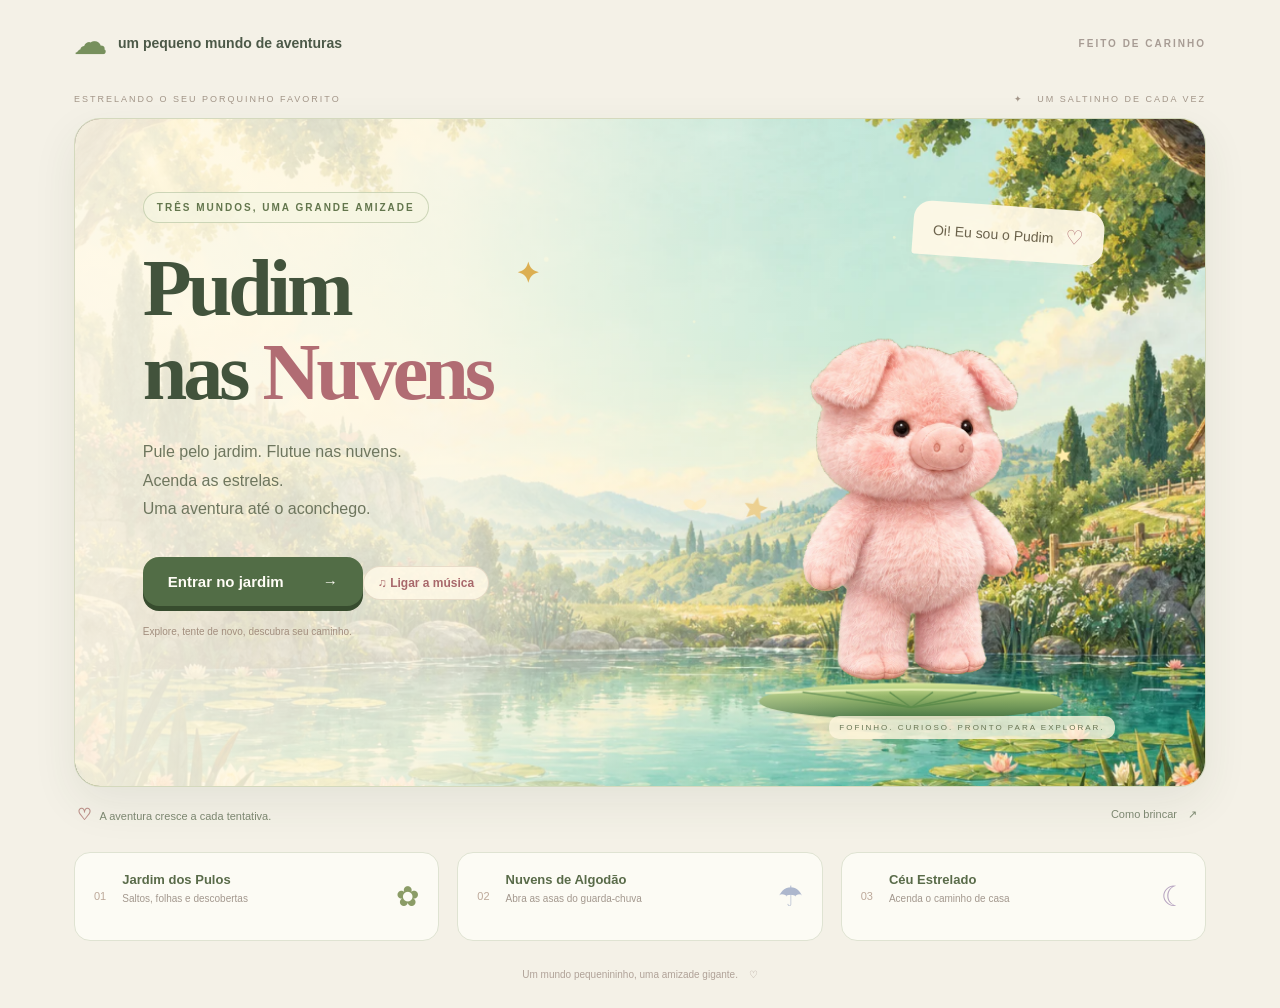
==== Pudim nas Nuvens.html @ 724de5ee "feat: botão de música na tela inicial e preferência de som lembrada" ====
<!doctype html>
<html lang="pt-BR">
<head><meta charset="utf-8"><meta name="viewport" content="width=device-width,initial-scale=1,viewport-fit=cover"><meta name="theme-color" content="#faf5ed"><title>Pudim nas Nuvens</title><link rel="icon" type="image/x-icon" href="[data-uri]"><style>
*{box-sizing:border-box} [hidden]{display:none!important} :root{font-family:ui-rounded,'Trebuchet MS',sans-serif;color:#5a514e;background:#faf7f1} body{margin:0}button{font:inherit;cursor:pointer;border:0;color:inherit}button:focus-visible{outline:3px solid #746db5;outline-offset:5px}.brand{max-width:1180px;margin:24px auto 32px;display:flex;align-items:center;gap:12px;font-size:14px;font-weight:700;padding:0 24px}.brand-icon{font-size:32px;color:#c59683}.edition{margin-left:auto;font-size:10px;letter-spacing:2px;color:#a79c94}main{max-width:1180px;margin:auto;padding:0 24px}.topline{display:flex;justify-content:space-between;font-size:9px;letter-spacing:2px;color:#a39689;margin-bottom:14px}.game{position:relative;overflow:hidden;border-radius:26px;border:1px solid #e9e2d6;box-shadow:0 14px 40px #887e6610;aspect-ratio:1100/650;background:#e8eee4}canvas{display:block;width:100%;height:100%}.screen{position:absolute;inset:0}.intro{position:absolute;left:6.5%;top:12%}.tag{font-size:10px;font-weight:800;letter-spacing:2px;color:#907568}.home .tag{display:inline-block;background:#fff9e8aa;border:1px solid #d9cbb89c;border-radius:30px;padding:9px 13px}h1{position:relative;font-size:clamp(42px,6.5vw,80px);font-weight:900;line-height:1.05;letter-spacing:-4px;margin:23px 0 19px;color:#635147}h1 em{font-style:normal;color:#b47477}.title-star{position:absolute;font-size:28px;color:#dcaf52;top:12px;right:-43px}.intro p{font-size:15px;line-height:1.8;color:#87786c;margin:0 0 28px}.primary{background:#a8686b;color:#fffdf6;border-radius:16px;padding:16px 25px;box-shadow:0 5px 0 #855356;font-size:15px;font-weight:700;transition:transform .15s,background .15s}.primary:hover{background:#965c60;transform:translateY(-2px)}.primary span{margin-left:35px}.home-hint{font-size:10px;margin-top:20px;color:#a28e7e}.hello{position:absolute;right:10%;top:16%;background:#fffef4;padding:15px 20px;border-radius:18px 18px 18px 3px;transform:rotate(4deg);font-size:14px;box-shadow:0 6px 20px #70553908}.hello span{color:#b4797b;font-size:20px;margin-left:8px}.hero-caption{position:absolute;right:12%;bottom:13%;font-size:9px;letter-spacing:2px;color:#a08e77}.under{display:flex;justify-content:space-between;align-items:center;margin:18px 3px 28px;font-size:11px;color:#94867d}.under b{color:#bc8e88;margin-right:6px;font-size:16px}.under button{background:none;font-size:11px}.under button span{margin-left:8px}.worlds{display:grid;grid-template-columns:repeat(3,1fr);gap:18px}.worlds>button{display:flex;align-items:center;gap:16px;padding:19px;border:1px solid #e9e2d9;border-radius:16px;background:#fffdf8}.world-num{font-size:11px;color:#bda99a}.worlds strong{display:block;font-size:13px;font-weight:600}.worlds small{display:block;margin-top:6px;font-size:10px;color:#a3988e}.world-stars{display:block;margin-top:6px;font-size:11px;letter-spacing:2px;color:#c9a35a;font-style:normal;min-height:1em}.world-art{margin-left:auto;font-size:28px;color:#a5b395}.worlds>button:nth-child(2) .world-art{color:#adb7cd}.worlds>button:nth-child(3) .world-art{color:#b6a3c0}footer{text-align:center;font-size:10px;color:#b0a298;margin:28px 0}footer span{margin-left:8px}#hud{position:absolute;top:20px;left:24px;right:24px;display:flex;justify-content:space-between;align-items:start}.level-label{background:#fffcf0ed;border-radius:15px;padding:13px 18px}.level-label small{display:block;font-size:9px;letter-spacing:2px;color:#a3907e}.level-label strong{display:block;font-size:16px;margin-top:5px}.hud-right{display:flex;align-items:center;gap:8px}.hud-right>span,.hud-right>button{background:#fffcf0ee;border-radius:13px;padding:12px;font-size:18px;min-width:42px}.hud-right #counter{color:#b58a3c;font-size:16px;font-weight:bold}.hud-right #bow-status{opacity:.55;color:#b87580}.hud-right #bow-status.found{opacity:1;background:#ffe0e5}#progress{position:absolute;top:72px;left:0;right:0;height:3px;background:#ffffff30}#progress i{display:block;height:100%;background:#bb9280;width:0}.modal{background:#51474745;display:grid;place-items:center;backdrop-filter:blur(6px)}.modal-card{max-height:calc(100% - 20px);overflow:auto;min-height:0;text-align:center;background:#fffaf0;border:1px solid #ffffff;border-radius:28px;padding:32px;max-width:450px;width:85%;box-shadow:0 20px 80px #302b3620}#modal-icon{font-size:42px;color:#d6ad5b}h2{font-size:30px;letter-spacing:-1px;margin:14px 0;color:#705b52}#modal-copy{font-size:14px;line-height:1.8;color:#968171;white-space:pre-line}.modal-card .primary{display:block;width:100%;margin-top:20px}.secondary{display:block;margin:20px auto 0;background:none;font-size:12px;text-decoration:underline;text-underline-offset:4px}.sound-home{display:inline-block;margin:14px 0 0;padding:9px 14px;border-radius:30px;background:#fff9e8d9;border:1px solid #d9cbb89c;color:#a8686b;font-weight:600;text-decoration:none}.sound-home.enabled{color:#4e6740}#toast{position:absolute;left:50%;bottom:25px;transform:translateX(-50%);border-radius:30px;background:#fffaf0ed;padding:12px 20px;font-size:13px;opacity:0;transition:opacity .2s;pointer-events:none;white-space:nowrap}#toast.show{opacity:1}#touch{display:flex;justify-content:space-between;margin:14px 0;touch-action:none;user-select:none}#touch>div{display:flex;gap:12px}#touch button{background:#eee5db;border:1px solid #dfd1c3;border-radius:17px;min-width:68px;height:60px;font-size:26px;touch-action:none;-webkit-user-select:none}#touch .jump{background:#a8686b;color:white;padding:0 26px;font-size:18px}#touch button:active{transform:translateY(2px)}
@media(max-width:700px){.brand{margin:15px auto 20px;font-size:11px;padding:0 14px}.edition{display:none}main{padding:0 12px}.topline{font-size:7px;letter-spacing:1px}.topline span:last-child{display:none}.game{border-radius:18px;aspect-ratio:4/5}.home .intro{left:8%;top:7%;z-index:1}h1{font-size:48px;letter-spacing:-2.5px;margin:14px 0}.home .tag{font-size:7px;padding:7px 10px}.intro p{font-size:12px;line-height:1.6;margin-bottom:18px}.primary{padding:13px 20px;font-size:13px}.home-hint{font-size:8px;margin-top:13px}.hello{top:auto;bottom:39%;right:7%;font-size:10px;padding:9px 12px}.hero-caption{display:none}.under{font-size:9px;gap:12px;margin-bottom:20px}.under button{font-size:10px;white-space:nowrap}.worlds{gap:7px}.worlds>button{padding:12px 8px;display:block;text-align:center}.world-num{display:none}.worlds strong{font-size:10px}.worlds small{font-size:8px;line-height:1.5}.world-art{display:block;margin-top:10px;font-size:23px}#hud{left:10px;right:10px;top:12px}.level-label{padding:9px 10px}.level-label strong{font-size:11px}.level-label small{font-size:7px}.hud-right{gap:4px}.hud-right>span,.hud-right>button{padding:8px;min-width:30px;font-size:14px}.hud-right #counter{font-size:12px}#bow-status{display:none}#progress{top:57px}.modal-card{padding:22px}h2{font-size:25px}#modal-copy{font-size:12px}#toast{font-size:10px;max-width:95%;white-space:normal;text-align:center;width:max-content}footer{font-size:9px}}
@media(max-height:550px) and (orientation:landscape){.brand,.topline,.worlds,.under,footer{display:none}main{max-width:850px}.game{height:calc(100dvh - 85px);aspect-ratio:auto}#touch{margin:6px 0}#touch button{height:60px}.intro{top:5%}h1{font-size:40px;margin:12px 0}.intro p{font-size:11px;margin-bottom:12px}.home-hint{display:none}}
/* Second edition: storybook garden and an unobstructed play area. */
:root{background:#f4f1e7;color:#4c5948}.brand-icon{color:#77905d}.game{border-color:#d4d9bd;box-shadow:0 16px 45px #35442c15}.home:before{content:"";position:absolute;inset:0;background:linear-gradient(90deg,#fff9e9e8 0%,#fff9e9c9 33%,#fff9e94a 57%,transparent 72%)}.intro{top:11%;left:6%}.home .tag{color:#63764d;background:#f5f5e2cc;border-color:#a7b99085}h1{color:#42533c;font-family:Georgia,'Times New Roman',serif;font-weight:700;letter-spacing:-4px;line-height:1.04;margin:24px 0}h1 em{color:#b16c73}.intro p{color:#6e765e;font-size:16px}.primary{background:#526d46;box-shadow:0 5px 0 #374c2e}.primary:hover{background:#425e37}.primary:disabled{cursor:wait;opacity:.65}.hello{background:#fff9e7ee;right:9%;top:13%;color:#6b624b}.hero-caption{bottom:7%;right:8%;background:#fff7dfc9;padding:7px 10px;border-radius:10px;color:#687553;font-size:8px}.level-label{background:#fff9e8ed;box-shadow:0 4px 15px #3046210f}.level-label small{color:#788465}.level-label strong{color:#4c6442}.hud-right>button{font-size:16px}.hud-right .enabled{background:#e3cfa7}.hud-right #bow-status{font-size:17px}.hud-right #fullscreen{font-size:20px}.modal-card{background:#fff9e9}.modal-card h2{color:#4e6740}.modal-card .tag{color:#8d986b}#progress{background:#f5efd1a6;height:5px;border-radius:8px}#progress i{background:#698452;border-radius:8px}#touch{margin:12px 0 0}#touch .jump{background:#526d46}#touch button{background:#e4e6d4;border-color:#cdd5b7;color:#4d633f;box-shadow:0 3px 0 #b4bfa2}#touch .jump{color:#fffbe8;box-shadow:0 3px 0 #344d2c}.touch-tip{align-self:center;text-align:center;font-size:8px;line-height:1.7;letter-spacing:1.5px;color:#89917a}.playing .worlds,.playing footer{display:none}.playing .under{margin-bottom:15px}.worlds>button{background:#fcfbf4;border-color:#dfe3d2}.worlds strong{color:#596b49}.world-art{color:#8b9c66}.under{color:#7e8972}.under button:disabled{opacity:.4}#toast{background:#fffbeaef;color:#5a6848;box-shadow:0 3px 18px #263e2418;bottom:17px}#play-area:fullscreen{background:#263b2e;display:flex;flex-direction:column;justify-content:center;padding:12px}#play-area:fullscreen .game{width:100%;flex:1;min-height:0;aspect-ratio:auto}#play-area:fullscreen #touch{flex-shrink:0}#play-area:fullscreen .touch-tip{color:#d4dabc}
@media(max-width:700px){.home:before{background:linear-gradient(180deg,#fff9e9ee 0%,#fff9e9bd 38%,#fff9e92a 65%,transparent 100%)}.intro{left:7%;top:7%}h1{font-size:48px;letter-spacing:-2.4px;margin:16px 0}.intro p{font-size:12px;line-height:1.6}.hello{bottom:37%;top:auto;right:5%;font-size:9px}.hud-right #bow-status{display:block;font-size:12px;padding:8px 4px;min-width:20px}.hud-right #fullscreen{display:none}.level-label strong{font-size:10px}.level-label small{font-size:6.5px;letter-spacing:1px}.hud-right #counter{padding:9px 7px;font-size:11px}.touch-tip{font-size:6px;letter-spacing:.7px}#touch button{min-width:58px;height:60px}#touch>div{gap:9px}#touch .jump{padding:0 18px}.worlds>button{padding:13px 6px}.worlds small{font-size:8px}}
@media(max-height:550px) and (orientation:landscape){#play-area{height:100dvh;padding:5px 0;display:flex;flex-direction:column}.game{flex:1;height:auto;min-height:0}#touch{flex-shrink:0;margin:7px 0 3px}#touch button{height:54px}.home .intro{top:6%;left:5%}.home .tag{font-size:7px;padding:5px 9px}h1{font-size:40px;margin:10px 0}.intro p{font-size:11px;line-height:1.4;margin-bottom:12px}.home .primary{padding:10px 20px}.hello{top:8%;bottom:auto;right:8%;font-size:10px}.hero-caption{display:none}.hud-right #fullscreen{display:inline-block}.level-label strong{font-size:12px}.level-label small{font-size:7px}#hud{top:10px}.level-label{padding:9px 12px}#progress{top:56px}}

@media(max-width:700px) and (orientation:portrait){.home .hello,.home-hint{display:none}}

.worlds>button{text-align:left;transition:transform .15s,box-shadow .15s}.worlds>button:hover{transform:translateY(-3px);box-shadow:0 7px 22px #536a4420}
#mechanic{position:absolute;top:88px;left:0;padding:8px 12px;border-radius:12px;background:#fff9e8e8;color:#78608d;font-size:11px;pointer-events:none}#mechanic:empty{display:none}
body[data-world="2"] .level-label strong{color:#786095}body[data-world="3"] .level-label strong{color:#595d91}
@media(max-width:700px){.worlds>button{text-align:center}#mechanic{top:65px;font-size:9px;max-width:95%}.home .tag{font-size:6px;letter-spacing:1px}}

</style></head>
<body>
<header class="brand"><span class="brand-icon">☁</span> um pequeno mundo de aventuras <span class="edition">FEITO DE CARINHO</span></header>
<main>
 <div class="topline"><span>ESTRELANDO O SEU PORQUINHO FAVORITO</span><span>✦ &nbsp; UM SALTINHO DE CADA VEZ</span></div>
 <div id="play-area"><section class="game" aria-label="Pudim nas Nuvens">
 <canvas id="world" width="1100" height="650" aria-label="Jogo de plataforma. Use as setas para andar e espaço para pular."></canvas>
 <div id="home" class="screen home">
   <div class="intro"><span class="tag">TRÊS MUNDOS, UMA GRANDE AMIZADE</span><h1>Pudim<br>nas <em>Nuvens</em><span class="title-star">✦</span></h1><p>Pule pelo jardim. Flutue nas nuvens.<br>Acenda as estrelas.<br>Uma aventura até o aconchego.</p><button id="start" class="primary">Entrar no jardim <span>→</span></button><button id="sound-home" class="secondary sound-home">♫ Ligar a música</button><div class="home-hint">Explore, tente de novo, descubra seu caminho.</div></div>
   <div class="hello">Oi! Eu sou o Pudim <span>♡</span></div><span class="hero-caption">FOFINHO. CURIOSO. PRONTO PARA EXPLORAR.</span>
 </div>
 <div id="hud" hidden><div class="level-label"><small id="level-number">MUNDO 01 / 03</small><strong id="level-name"></strong></div><div class="hud-right"><span id="counter" aria-label="Estrelas coletadas">★ 0 / 5</span><span id="bow-status" title="Lacinho escondido">♧</span><button id="sound" aria-label="Ativar som" title="Ativar som">♫</button><button id="fullscreen" aria-label="Tela cheia" title="Tela cheia">⛶</button><button id="pause" aria-label="Pausar" title="Pausar">Ⅱ</button></div><div id="mechanic"></div><div id="progress"><i></i></div></div>
 <div id="modal" class="screen modal" role="dialog" aria-modal="true" aria-labelledby="modal-title" hidden><div class="modal-card"><span id="modal-icon">☁</span><p class="tag" id="modal-tag"></p><h2 id="modal-title"></h2><p id="modal-copy"></p><button class="primary" id="continue"></button><button class="secondary" id="replay" hidden>Explorar esta fase outra vez</button><button class="secondary" id="home-button">Voltar ao início</button></div></div>
 <div id="toast" role="status"></div>
 </section>
 <div id="touch" hidden><div><button data-key="left" aria-label="Andar para a esquerda">←</button><button data-key="right" aria-label="Andar para a direita">→</button></div><span class="touch-tip" id="touch-tip">TOQUE: SALTO CURTO<br>SEGURE: SALTO ALTO</span><button data-key="jump" class="jump">Pular ↑</button></div>
 </div>
 <div class="under"><span><b>♡</b> A aventura cresce a cada tentativa.</span><button id="help">Como brincar <span>↗</span></button></div>
 <div class="worlds" id="worlds" aria-label="Escolha uma aventura">
 <button id="world-garden"><span class="world-num">01</span><span><strong>Jardim dos Pulos</strong><small>Saltos, folhas e descobertas</small><em class="world-stars" id="stars-0"></em></span><span class="world-art">✿</span></button>
 <button id="world-sky"><span class="world-num">02</span><span><strong>Nuvens de Algodão</strong><small>Abra as asas do guarda-chuva</small><em class="world-stars" id="stars-1"></em></span><span class="world-art">☂</span></button>
 <button id="world-night"><span class="world-num">03</span><span><strong>Céu Estrelado</strong><small>Acenda o caminho de casa</small><em class="world-stars" id="stars-2"></em></span><span class="world-art">☾</span></button>
 </div>
 <footer>Um mundo pequenininho, uma amizade gigante. <span>♡</span></footer>
</main>
<script>
window.PudimAssets={"garden": "[data-uri]", "sky": "[data-uri]", "night": "[data-uri]", "pig": "[data-uri]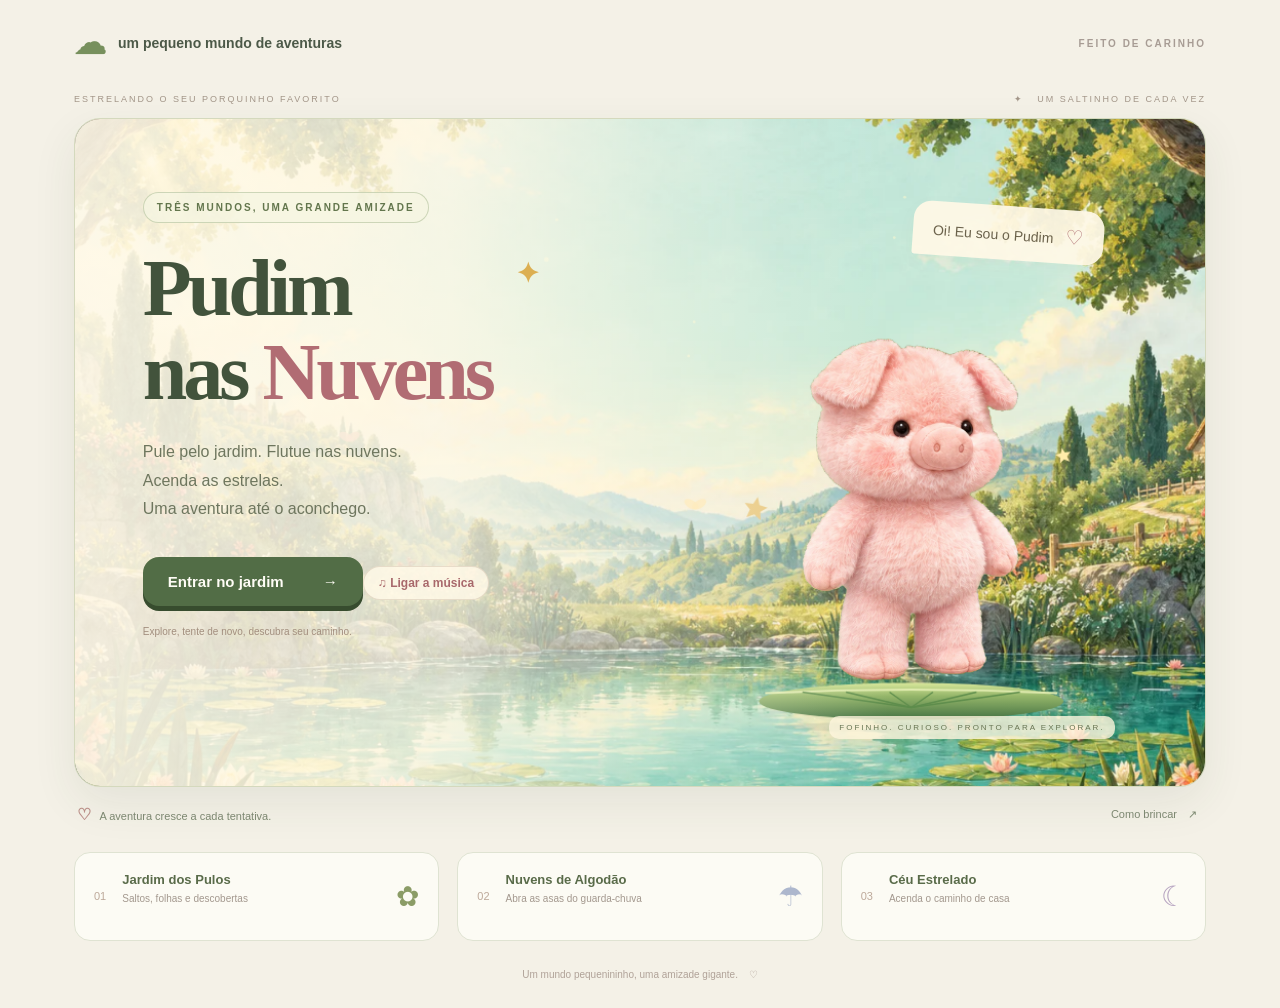
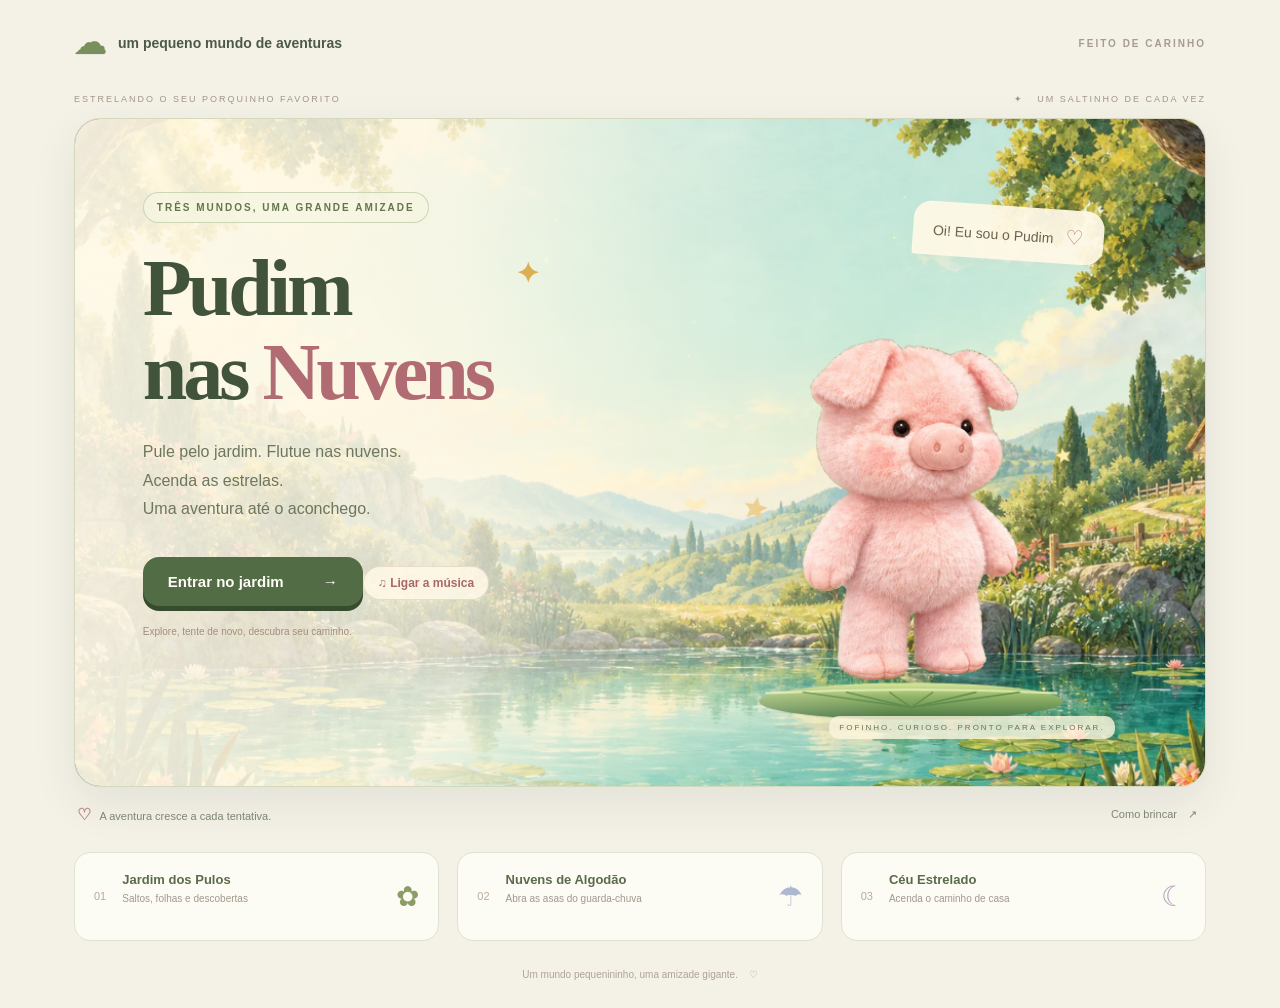
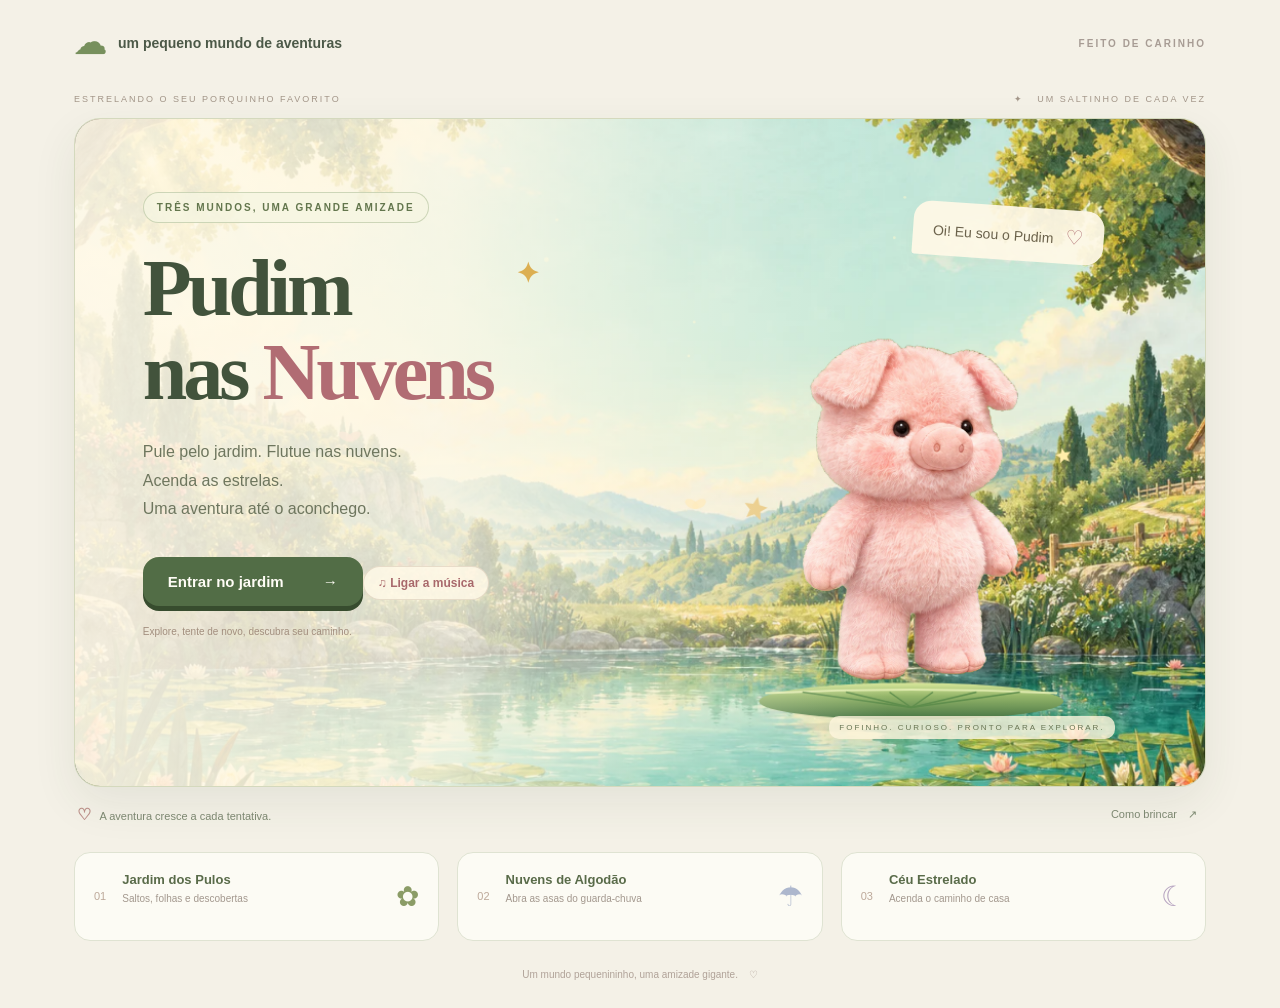
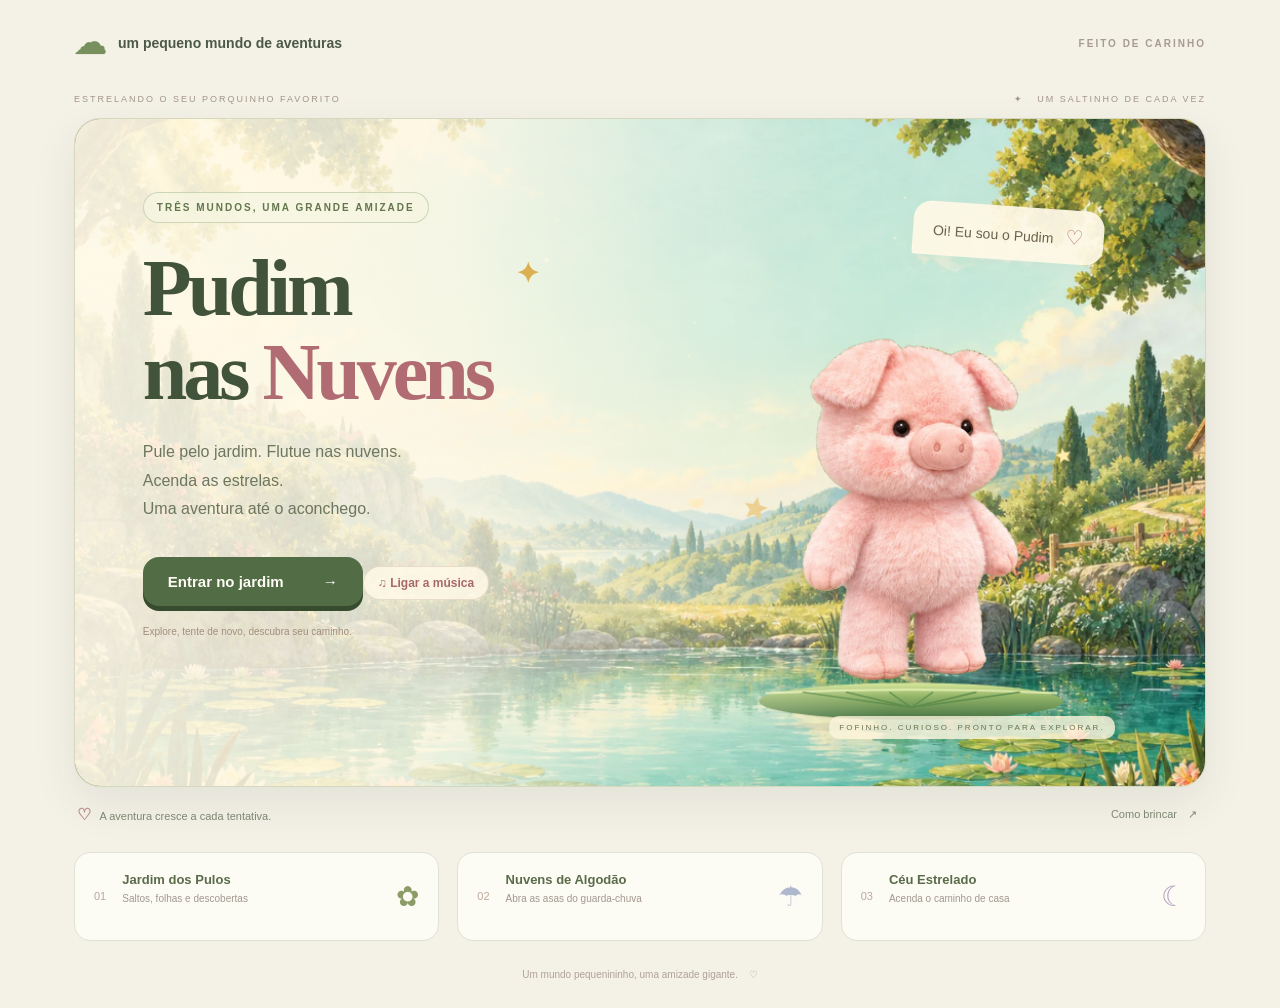
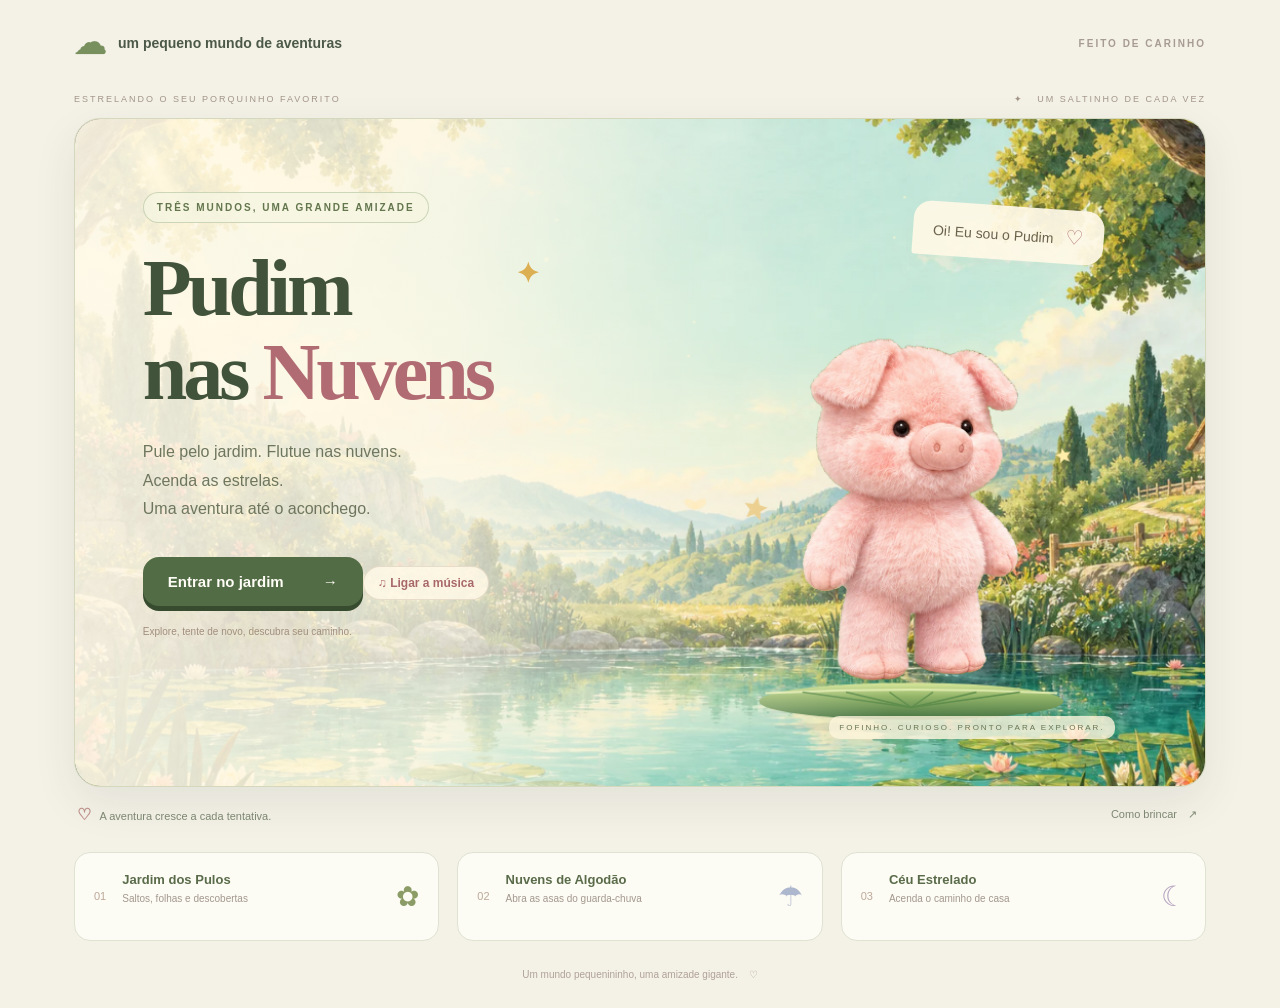
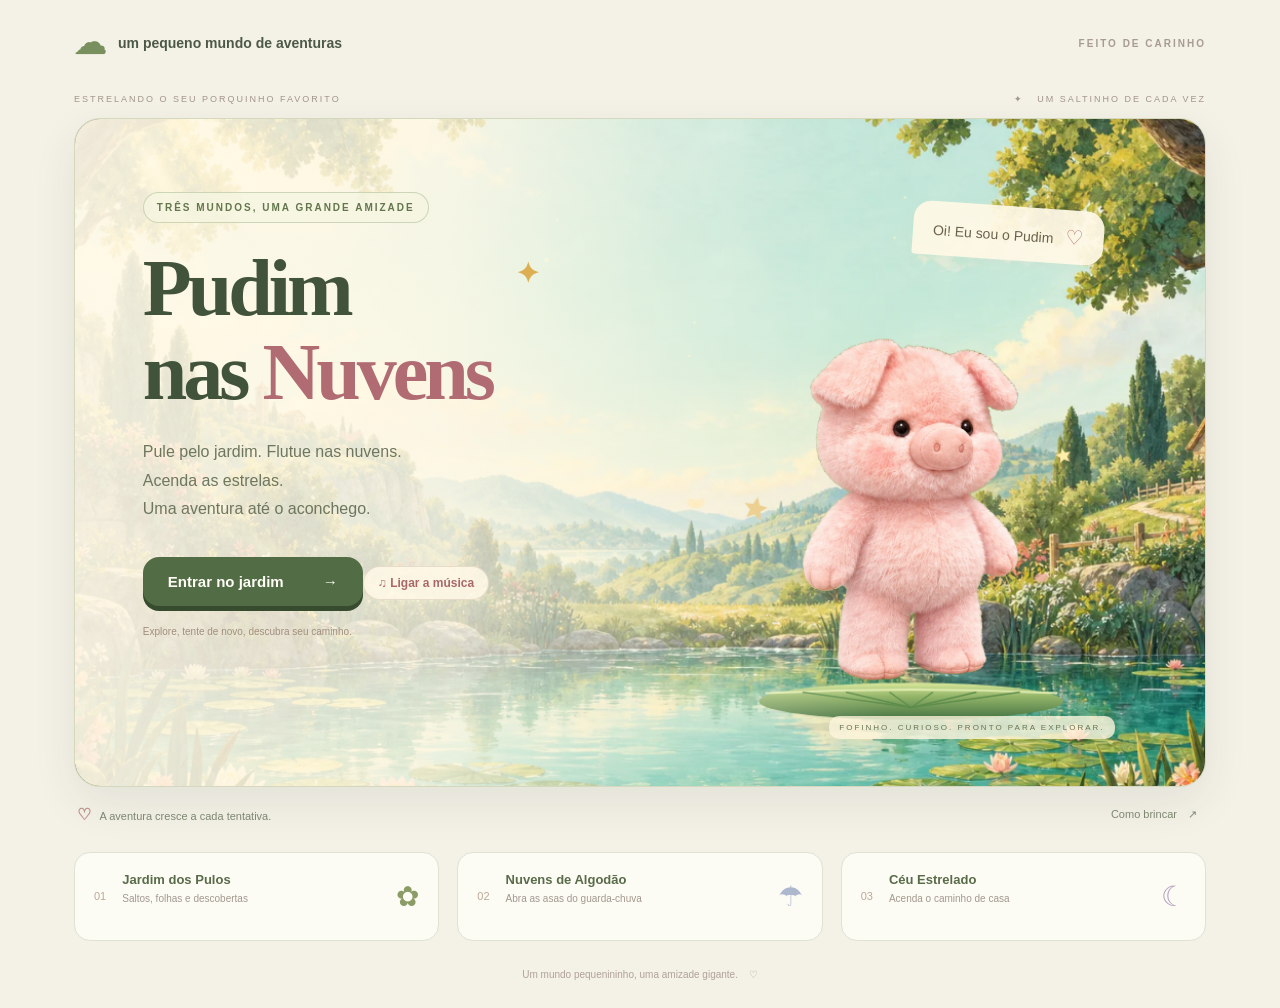
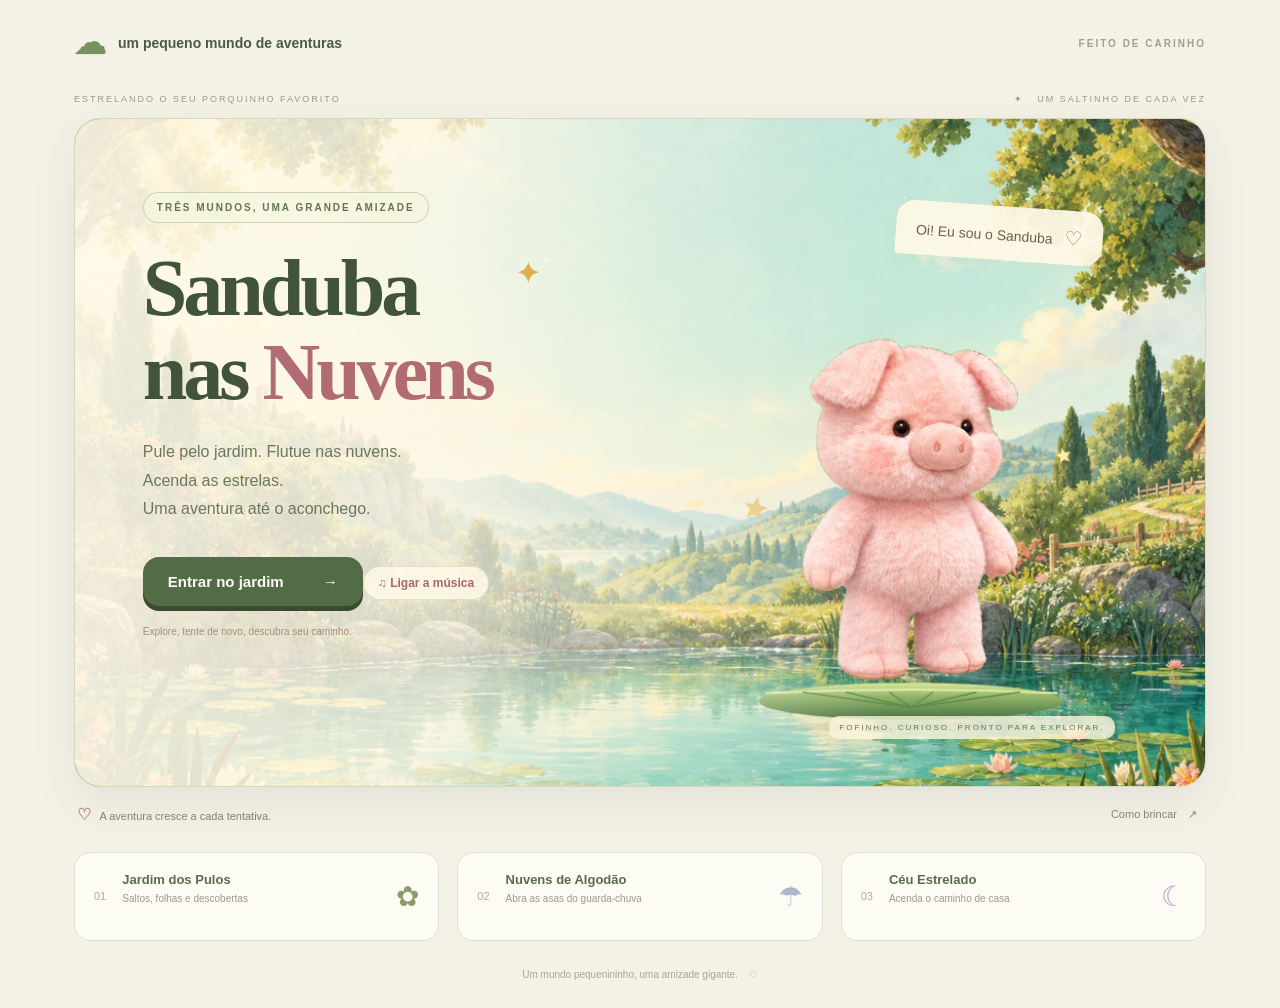
